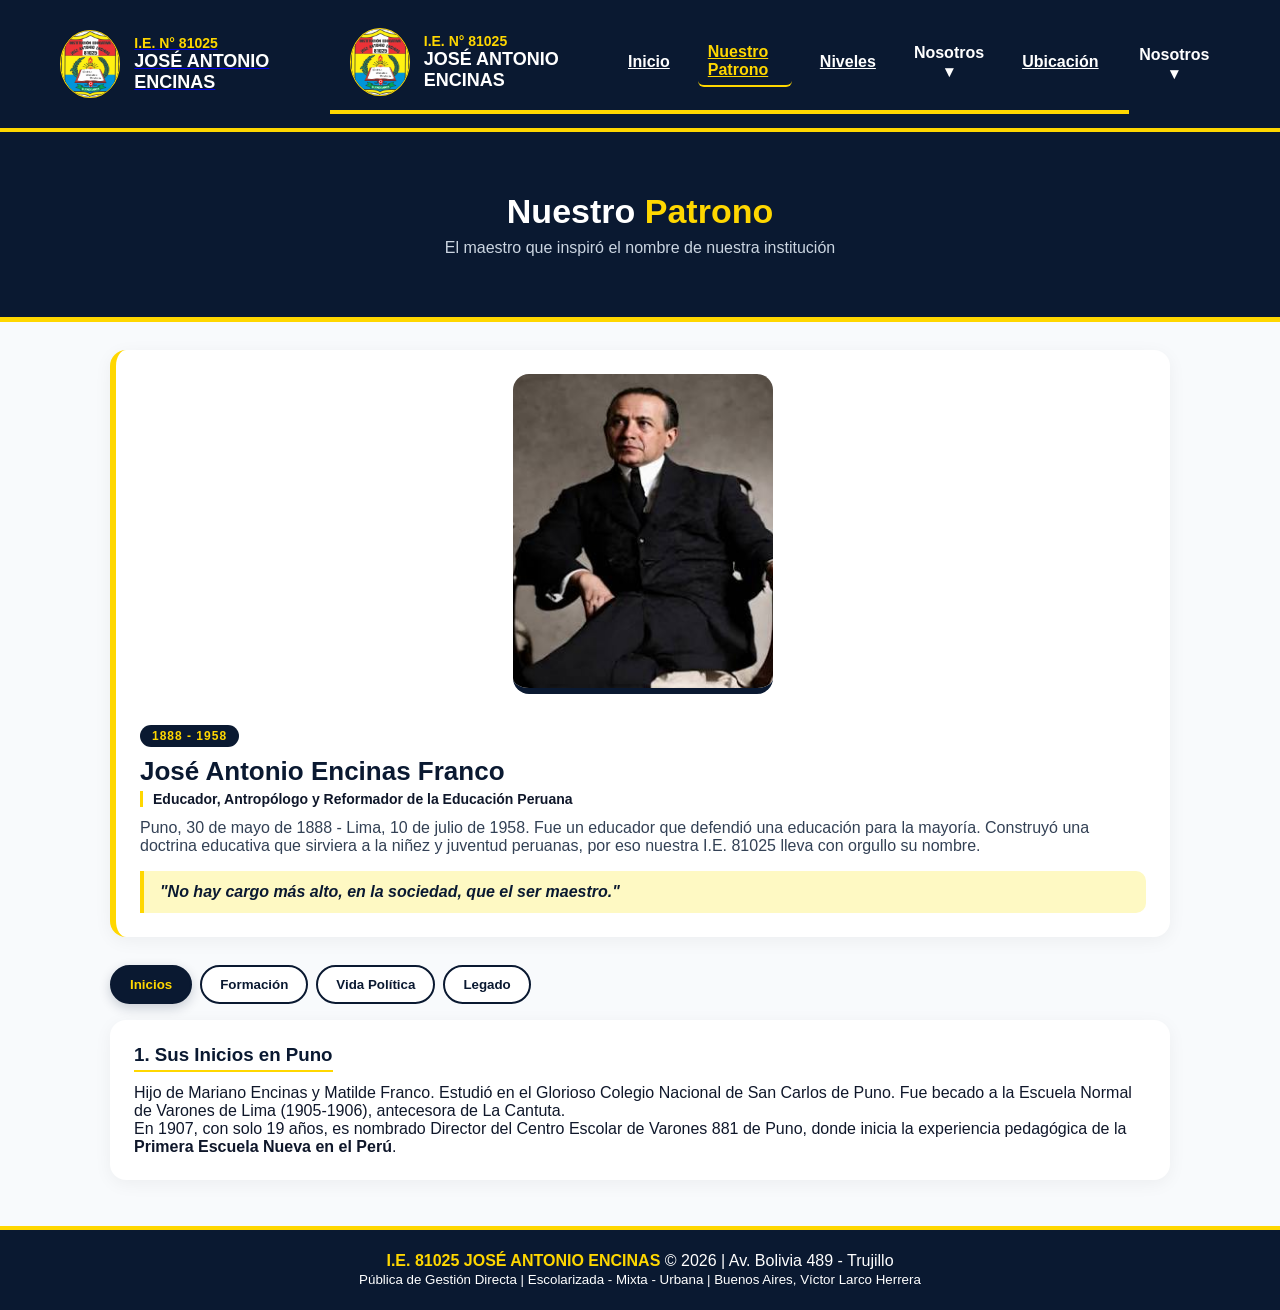
==== html/inspiracion.html @ f09428a1 "Add files via upload" ====
<!DOCTYPE html>
<html lang="es">
<head>
  <meta charset="UTF-8">
  <meta name="viewport" content="width=device-width, initial-scale=1">
  <meta name="description" content="Biografía de José Antonio Encinas Franco, patrono de la I.E. 81025">
  <title>Patrono | I.E. 81025 José Antonio Encinas</title>
  <link rel="stylesheet" href="../css/style.css">
  <link rel="stylesheet" href="../css/inspo.css">
</head>
<body>
<header class="header-azul">
  <nav>
    <a href="index.html" class="logo">
      <img src="../img/Cole.jpeg" alt="Insignia">
      <h1><small>I.E. N° 81025</small> JOSÉ ANTONIO ENCINAS</h1>
    </a>
    <div id="cabecera"></div>
    <script src="../js/cabecera.js"></script>
    
    <div class="dropdown">
      <button type="button" id="btnNosotros" class="btn-menu-dropdown">Nosotros ▾</button>
      <div id="menuNosotros" class="dropdown-menu">
        <a href="mision.html">Misión y Visión</a>
        <a href="resena.html">Reseña Histórica</a>
        <a href="ubicacion.html">Ubicación</a>
      </div>
    </div> <!-- ¡Corrección: Se cerró el div del dropdown! -->
  </nav> <!-- ¡Corrección: El nav ahora cierra correctamente al final! -->
</header>

  <section class="hero-mini" role="banner">
    <div class="hero-mini-content">
      <h2>Nuestro <span>Patrono</span></h2>
      <p>El maestro que inspiró el nombre de nuestra institución</p>
    </div>
  </section>

  <main id="contenido" class="patrono-wrap">

    <!-- PRESENTACION -->
    <section class="card presentacion">
      <div class="presentacion-img">
        <img src="../img/Encinas.jpg" alt="Retrato de José Antonio Encinas Franco">
      </div>
      <div class="presentacion-texto">
        <span class="badge">1888 - 1958</span>
        <h2>José Antonio Encinas Franco</h2>
        <p class="cargo">Educador, Antropólogo y Reformador de la Educación Peruana</p>
        <p class="resumen">
          Puno, 30 de mayo de 1888 - Lima, 10 de julio de 1958. Fue un educador que defendió 
          una educación para la mayoría. Construyó una doctrina educativa que sirviera a la 
          niñez y juventud peruanas, por eso nuestra I.E. 81025 lleva con orgullo su nombre.
        </p>
        <blockquote class="frase">
          "No hay cargo más alto, en la sociedad, que el ser maestro."
        </blockquote>
      </div>
    </section>

    <!-- BIOGRAFIA EN TABS INTERACTIVOS -->
    <div class="tabs" role="tablist" aria-label="Biografía de Encinas">
      <button role="tab" aria-selected="true" aria-controls="tab1" id="btn-tab1" class="tab-btn active">Inicios</button>
      <button role="tab" aria-selected="false" aria-controls="tab2" id="btn-tab2" class="tab-btn">Formación</button>
      <button role="tab" aria-selected="false" aria-controls="tab3" id="btn-tab3" class="tab-btn">Vida Política</button>
      <button role="tab" aria-selected="false" aria-controls="tab4" id="btn-tab4" class="tab-btn">Legado</button>
    </div>

    <div class="tabs-contenido">
      <section id="tab1" role="tabpanel" aria-labelledby="btn-tab1" class="card tab-panel active">
        <h3>1. Sus Inicios en Puno</h3>
        <p>
          Hijo de Mariano Encinas y Matilde Franco. Estudió en el Glorioso Colegio Nacional 
          de San Carlos de Puno. Fue becado a la Escuela Normal de Varones de Lima (1905-1906),
          antecesora de La Cantuta.
        </p>
        <p>
          En 1907, con solo 19 años, es nombrado Director del Centro Escolar de Varones 881 de Puno,
          donde inicia la experiencia pedagógica de la <strong>Primera Escuela Nueva en el Perú</strong>.
        </p>
      </section>

      <section id="tab2" role="tabpanel" aria-labelledby="btn-tab2" class="card tab-panel" hidden>
        <h3>2. Formación Internacional</h3>
        <ul class="lista">
          <li>Bachiller y Doctor en Letras y Jurisprudencia - UNMSM</li>
          <li>M.Sc. en Antropología - Universidad de Cambridge, Inglaterra</li>
          <li>Doctor en Ciencias de la Educación - Universidad de La Sorbona, París</li>
          <li>Estudios en Bolonia, Padua y Oxford. Becario Carnegie 1927</li>
          <li>Profesor de Psicología en la Universidad de San Carlos de Guatemala</li>
        </ul>
      </section>

      <section id="tab3" role="tabpanel" aria-labelledby="btn-tab3" class="card tab-panel" hidden>
        <h3>3. Vida Política y Exilio</h3>
        <p>
          Diputado por Puno en 1919 para la Asamblea que dio la Constitution de 1920.
          Diputado por Lima hasta 1924. Su oposición a la reelección de Leguía le valió ser 
          deportado a Guatemala.
        </p>
        <p>
          A su retorno en 1930 tras la caída de Leguía, fue nombrado <strong>Rector de la 
          Universidad Nacional Mayor de San Marcos en 1931</strong>. Entre 1933 y 1950 fue 
          desterrado 3 veces. Senador por Puno en 1945 y reelecto en 1950.
        </p>
      </section>

      <section id="tab4" role="tabpanel" aria-labelledby="btn-tab4" class="card tab-panel destacado" hidden>
        <h3>4. Su Legado: El Plan Dalton</h3>
        <p>
          El 30 de mayo de 1933 funda junto a sus hermanos el <strong>Colegio Dalton en Lince, Lima</strong>,
          para poner en práctica el innovador sistema de la pedagoga norteamericana Helen Parkhurst.
        </p>
        <p>
          <strong>¿Por qué nuestro colegio lleva su nombre?</strong> Porque Encinas luchó por una escuela 
          pública, gratuita, crítica y centrada en el niño, no en la memorización. Su obra 
          <em>"Un Ensayo de Escuela Nueva en el Perú"</em> (1932) es la base de la educación moderna peruana.
        </p>
        <button class="btn-libros" id="btnObras" aria-expanded="false" aria-controls="obras">
          Ver sus obras principales ▾
        </button>
        <div id="obras" class="obras-ocultas" hidden>
          <p>
            • Un Ensayo de escuela nueva en el Perú<br>
            • La educación: su función social<br>
            • Causas de la Criminalidad Indígena<br>
            • Historia de las universidades de Bolonia y Padua
          </p>
        </div>
      </section>
    </div>

  </main>

  <!-- FOOTER IGUAL AL INDEX -->
  <footer class="footer-azul">
    <p><strong>I.E. 81025 JOSÉ ANTONIO ENCINAS</strong> © 2026 | Av. Bolivia 489 - Trujillo</p>
    <small>Pública de Gestión Directa | Escolarizada - Mixta - Urbana | Buenos Aires, Víctor Larco Herrera</small>
  </footer>

  <script src="../js/inspo.js"></script>
</body>
</html>
---- css/style.css ----
/* ======================================================
   I.E. 81025 JOSE ANTONIO ENCINAS
   CSS LIMPIO Y ORDENADO - 2026
   ====================================================== */

/* ---------- 1. VARIABLES ---------- */
:root {
  --azul: #0A1931;
  --amarillo: #FFD700;
  --blanco: #ffffff;
  --gris-claro: #f8fafc;
  --gris: #64748b;
}

/* ---------- 2. BASE ---------- */
* {
  margin: 0;
  padding: 0;
  box-sizing: border-box;
}

body {
  font-family: 'Segoe UI', Arial, sans-serif;
  background: var(--gris-claro);
  color: #0f172a;
}

img {
  display: block;
  max-width: 100%;
}

/* ---------- 3. HEADER ---------- */
.header-azul {
  background: var(--azul);
  border-bottom: 4px solid var(--amarillo);
  position: sticky;
  top: 0;
  z-index: 1000;
}

.header-azul nav {
  max-width: 1200px;
  margin: 0 auto;
  padding: 14px 20px;
  display: flex;
  justify-content: space-between;
  align-items: center;
}

.logo {
  display: flex;
  align-items: center;
  gap: 14px;
}

.logo img {
  width: 68px;
  height: 68px;
  border-radius: 50%;
  border: 1px solid var(--amarillo);
}

.logo h1 {
  color: var(--blanco);
  font-size: 18px;
}

.logo h1 small {
  display: block;
  color: var(--amarillo);
  font-size: 14px;
}

/* ---------- 4. MENU ---------- */
.menu {
  display: flex;
  align-items: center;
  gap: 18px;
}

.menu a {
  color: var(--blanco);
  font-weight: 600;
  font-size: 16px;
  padding: 6px 10px;
  border-radius: 6px;
}

.menu a:hover {
  color: var(--amarillo);
  background: rgba(255,255,255,.1);
}

.menu a[aria-current="page"] {
  color: var(--amarillo);
  border-bottom: 2px solid var(--amarillo);
}

/* ---------- 5. DROPDOWN NOSOTROS - ARREGLADO ---------- */
.dropdown {
  position: relative;
}

.btn-menu-dropdown {
  background: transparent;
  border: none;
  color: var(--blanco);
  font-size: 16px;
  font-weight: 600;
  cursor: pointer;
  padding: 6px 10px;
  font-family: inherit;
}

.dropdown-menu {
  display: none;
  position: absolute;
  top: 130%;
  right: 0;
  
  background: var(--blanco);
  min-width: 230px;
  border-radius: 12px;
  border: 1px solid #e2e8f0;
  box-shadow: 0 15px 35px rgba(0,0,0,.25);
  z-index: 9999;
  overflow: hidden;
}

.dropdown-menu.show {
  display: block;
}

.dropdown-menu a {
  display: block;
  padding: 12px 16px;
  color: #0A1931;
  font-size: 14px;
}

.dropdown-menu a:hover {
  background: #fef9c3;
}

/* ---------- 6. HERO ---------- */
.hero {
  background: 
    linear-gradient(90deg, rgba(10,25,49,.92), rgba(10,25,49,.6)),
    url('../img/Cole.jpeg');
  background-size: cover;
  background-position: center;
  padding: 95px 24px;
}

.hero-text {
  max-width: 1100px;
  margin: 0 auto;
}

.hero h2 {
  color: var(--blanco);
  font-size: 42px;
  max-width: 620px;
  line-height: 1.1;
}

.hero h2 span {
  color: var(--amarillo);
}

.hero-desc {
  color: #e2e8f0;
  margin-top: 14px;
  max-width: 520px;
  font-size: 17px;
}

/* ---------- 7. LEMA ---------- */
.lema-bar {
  background: var(--amarillo);
  color: var(--azul);
  display: flex;
  justify-content: center;
  align-items: center;
  gap: 22px;
  padding: 13px 20px;
  font-weight: 900;
  letter-spacing: 3px;
  font-size: 18px;
  border-bottom: 4px solid var(--azul);
}

/* ---------- 8. PILARES ---------- */
.pilares {
  max-width: 1100px;
  margin: 0 auto;
  padding: 50px 20px;
}

.pilares h3 {
  text-align: center;
  color: var(--azul);
  font-size: 24px;
  margin-bottom: 28px;
}

.grid-4 {
  display: grid;
  grid-template-columns: repeat(auto-fit, minmax(200px, 1fr));
  gap: 18px;
}

.pilar-card {
  background: var(--blanco);
  border-radius: 16px;
  padding: 22px;
  text-align: center;
  border-top: 4px solid var(--azul);
  box-shadow: 0 4px 18px rgba(0,0,0,.06);
}

/* ---------- 9. HISTORIA ---------- */
.historia-resumen {
  max-width: 1100px;
  margin: 0 auto 40px;
  background: var(--blanco);
  border-radius: 20px;
  padding: 28px;
  display: flex;
  flex-wrap: wrap;
  gap: 32px;
  border-left: 6px solid var(--amarillo);
}

.historia-text {
  flex: 1 1 380px;
}

.historia-img {
  flex: 1 1 320px;
}

.historia-img img {
  border-radius: 14px;
  border-bottom: 5px solid var(--azul);
}

.eyebrow {
  background: var(--amarillo);
  color: var(--azul);
  padding: 4px 12px;
  border-radius: 20px;
  font-size: 11px;
  font-weight: 800;
}

.stats {
  display: flex;
  gap: 26px;
  margin-top: 20px;
}

.stats strong {
  display: block;
  font-size: 26px;
  color: var(--azul);
}

/* ---------- 10. FOOTER ---------- */
.footer-azul {
  background: var(--azul);
  color: var(--blanco);
  text-align: center;
  padding: 22px 20px;
  border-top: 4px solid var(--amarillo);
}

.footer-azul strong {
  color: var(--amarillo);
}
.dropdown-menu { display: none !important; }
.dropdown-menu.show { display: block !important; }
---- css/inspo.css ----
/* ===== HERO MINI ===== */
.hero-mini {
  background: var(--azul);
  background-image: linear-gradient(90deg, rgba(10,25,49,.95), rgba(10,25,49,.75));
  padding: 60px 24px;
  text-align: center;
  border-bottom: 5px solid var(--amarillo);
}

.hero-mini h2 {
  color: #fff;
  font-size: 34px;
}

.hero-mini h2 span {
  color: var(--amarillo);
}

.hero-mini p {
  color: #cbd5e1;
  margin-top: 8px;
}

/* ===== WRAP ===== */
.patrono-wrap {
  max-width: 1100px;
  margin: 0 auto;
  padding: 28px 20px;
}

/* ===== PRESENTACION ===== */
.presentacion {
  display: flex;
  flex-wrap: wrap;
  gap: 32px;
  align-items: center;
  background: #fff;
  border-radius: 20px;
  padding: 28px;
  box-shadow: 0 8px 24px rgba(10,25,49,.06);
  border-left: 6px solid var(--amarillo);
}

.presentacion-img {
  flex: 0 0 260px;
  margin: 0 auto;
}

.presentacion-img img {
  width: 100%;
  height: 320px;
  object-fit: cover;
  border-radius: 16px;
  border-bottom: 6px solid var(--azul);
}

.badge {
  background: var(--azul);
  color: var(--amarillo);
  padding: 4px 12px;
  border-radius: 20px;
  font-weight: 800;
  font-size: 12px;
  letter-spacing: 1px;
}

.presentacion-texto h2 {
  margin: 12px 0 4px;
  color: var(--azul);
  font-size: 26px;
}

.cargo {
  color: var(--azul-claro);
  font-weight: 700;
  font-size: 14px;
  margin-bottom: 12px;
  border-left: 3px solid var(--amarillo);
  padding-left: 10px;
}

.resumen {
  color: #334155;
  margin-bottom: 16px;
}

.frase {
  background: #fef9c3;
  border-left: 4px solid var(--amarillo);
  padding: 12px 16px;
  border-radius: 0 10px 10px 0;
  font-style: italic;
  color: var(--azul);
  font-weight: 600;
}

/* ===== TABS INTERACTIVOS ===== */
.tabs {
  display: flex;
  flex-wrap: wrap;
  gap: 8px;
  margin: 28px 0 16px;
}

.tab-btn {
  background: #fff;
  border: 2px solid var(--azul);
  color: var(--azul);
  padding: 10px 18px;
  border-radius: 30px;
  font-weight: 700;
  cursor: pointer;
  transition: .2s;
}

.tab-btn:hover,
.tab-btn:focus-visible {
  background: var(--azul);
  color: var(--amarillo);
  outline: none;
}

.tab-btn.active,
.tab-btn[aria-selected="true"] {
  background: var(--azul);
  color: var(--amarillo);
  border-color: var(--azul);
  box-shadow: 0 4px 12px rgba(10,25,49,.2);
}

/* ===== CARDS ===== */
.card {
  background: #fff;
  border-radius: 16px;
  padding: 24px;
  box-shadow: 0 4px 18px rgba(0,0,0,.05);
  margin-bottom: 18px;
}

.card h3 {
  color: var(--azul);
  margin-bottom: 12px;
  border-bottom: 2px solid var(--amarillo);
  display: inline-block;
  padding-bottom: 4px;
}

.card.destacado {
  border-left: 6px solid var(--azul);
  background: linear-gradient(180deg, #fff, #fefce8);
}

.lista {
  padding-left: 18px;
  color: #334155;
}

.lista li {
  margin-bottom: 8px;
}

.lista li::marker {
  color: var(--amarillo);
}

/* ===== BOTON OBRAS ===== */
.btn-libros {
  margin-top: 14px;
  background: var(--amarillo);
  color: var(--azul);
  border: 2px solid var(--amarillo);
  padding: 9px 16px;
  border-radius: 8px;
  font-weight: 700;
  cursor: pointer;
}

.btn-libros:hover {
  background: var(--amarillo-hover);
}

.obras-ocultas {
  margin-top: 14px;
  background: var(--azul);
  color: #e2e8f0;
  padding: 14px 18px;
  border-radius: 10px;
  border-left: 4px solid var(--amarillo);
}

/* Accesibilidad focus */
button:focus-visible,
a:focus-visible {
  outline: 3px solid var(--amarillo);
  outline-offset: 3px;
}
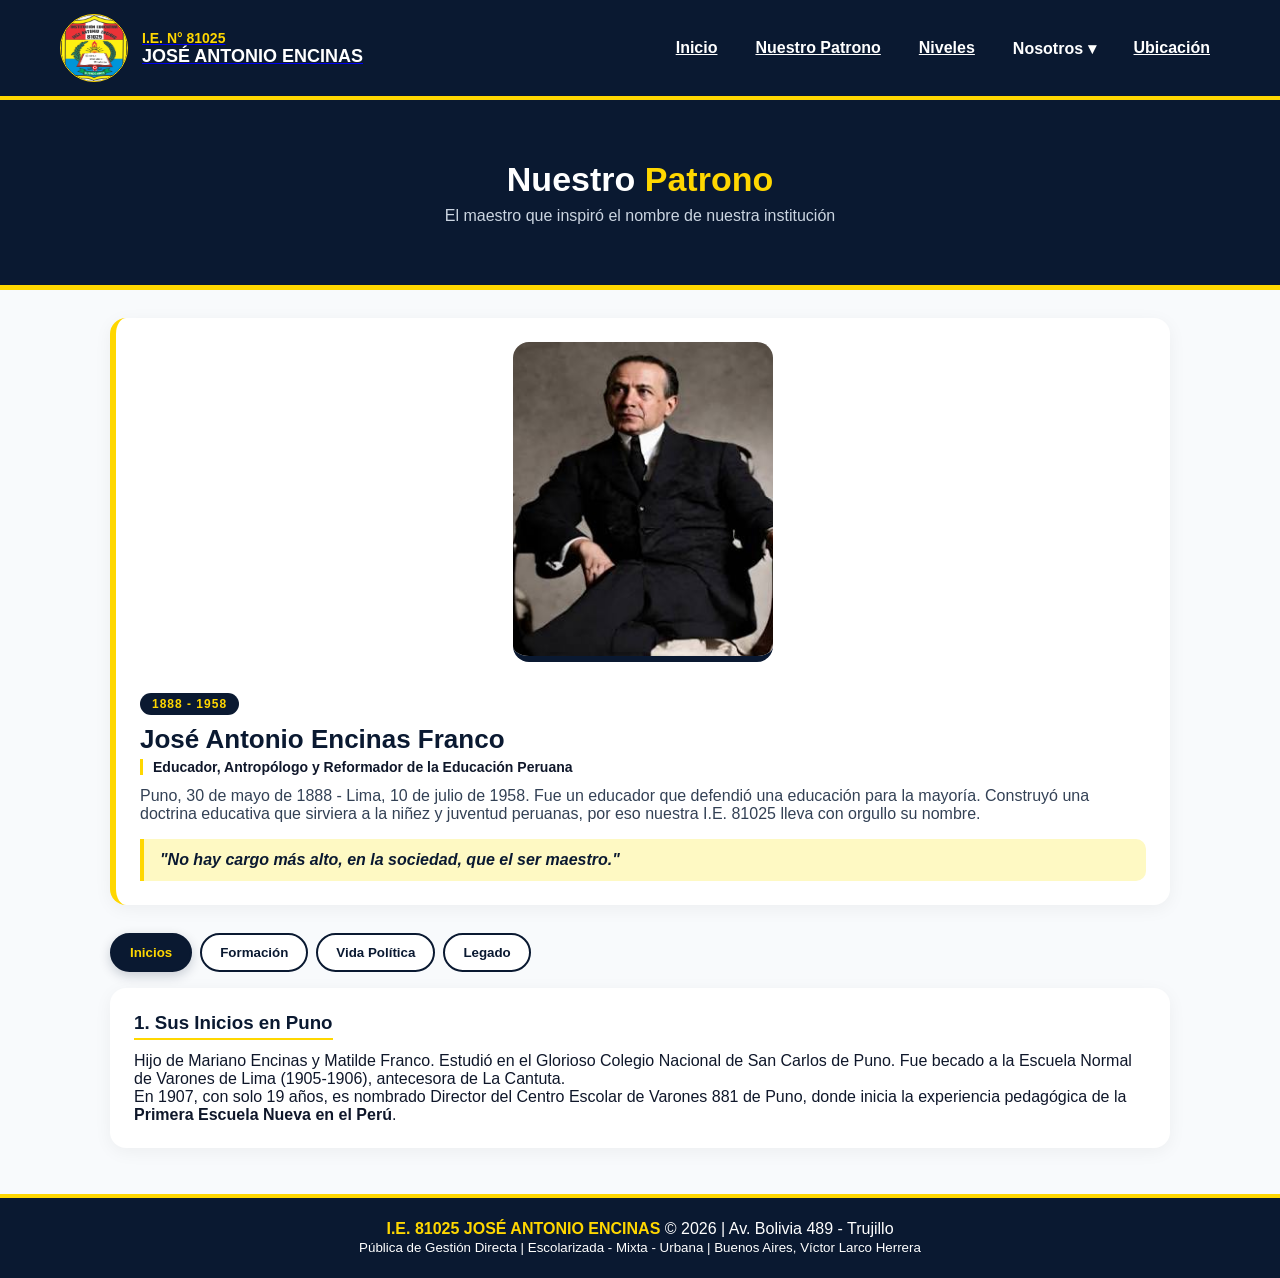
==== commit d37df889: "Add files via upload" ====
--- a/html/inspiracion.html
+++ b/html/inspiracion.html
@@ -15,18 +15,21 @@
       <img src="../img/Cole.jpeg" alt="Insignia">
       <h1><small>I.E. N° 81025</small> JOSÉ ANTONIO ENCINAS</h1>
     </a>
-    <div id="cabecera"></div>
-    <script src="../js/cabecera.js"></script>
-    
-    <div class="dropdown">
-      <button type="button" id="btnNosotros" class="btn-menu-dropdown">Nosotros ▾</button>
-      <div id="menuNosotros" class="dropdown-menu">
-        <a href="mision.html">Misión y Visión</a>
-        <a href="resena.html">Reseña Histórica</a>
-        <a href="ubicacion.html">Ubicación</a>
+    <div class="menu">
+      <a href="index.html">Inicio</a>
+      <a href="inspiracion.html">Nuestro Patrono</a> 
+      <a href="niveles.html" class="active">Niveles</a>
+      <div class="dropdown">
+        <button type="button" class="btn-menu-dropdown" id="btnNosotros">Nosotros ▾</button>
+        <div id="menuNosotros" class="dropdown-menu">
+          <a href="mision.html">Misión y Visión</a>
+          <a href="resena.html">Reseña Histórica</a>
+          
+        </div>
       </div>
-    </div> <!-- ¡Corrección: Se cerró el div del dropdown! -->
-  </nav> <!-- ¡Corrección: El nav ahora cierra correctamente al final! -->
+      <a href="ubicacion.html">Ubicación</a>
+    </div>
+  </nav>
 </header>
 
   <section class="hero-mini" role="banner">
@@ -90,11 +93,10 @@
           <li>Profesor de Psicología en la Universidad de San Carlos de Guatemala</li>
         </ul>
       </section>
-
       <section id="tab3" role="tabpanel" aria-labelledby="btn-tab3" class="card tab-panel" hidden>
         <h3>3. Vida Política y Exilio</h3>
         <p>
-          Diputado por Puno en 1919 para la Asamblea que dio la Constitution de 1920.
+          Diputado por Puno en 1919 para la Asamblea que dio la Constitución de 1920.
           Diputado por Lima hasta 1924. Su oposición a la reelección de Leguía le valió ser 
           deportado a Guatemala.
         </p>
@@ -140,4 +142,4 @@
 
   <script src="../js/inspo.js"></script>
 </body>
-</html>
+</html>
